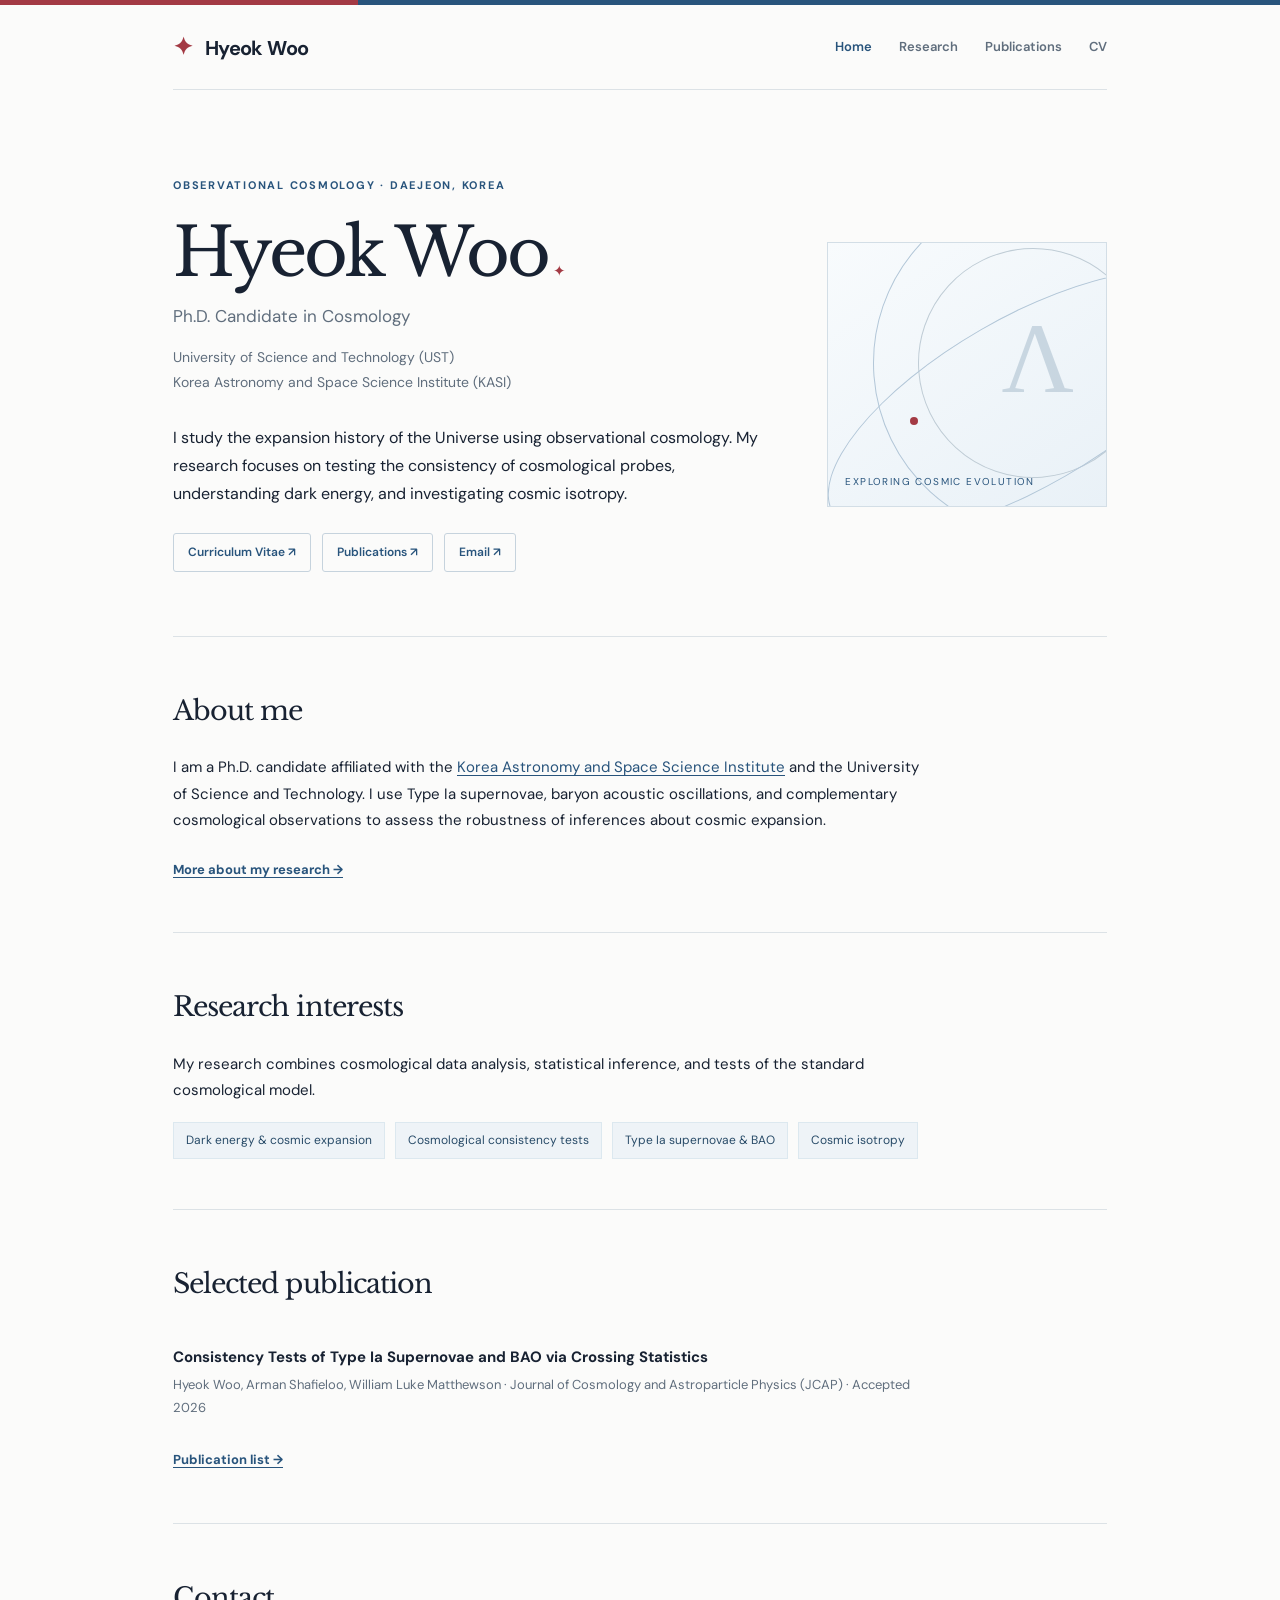
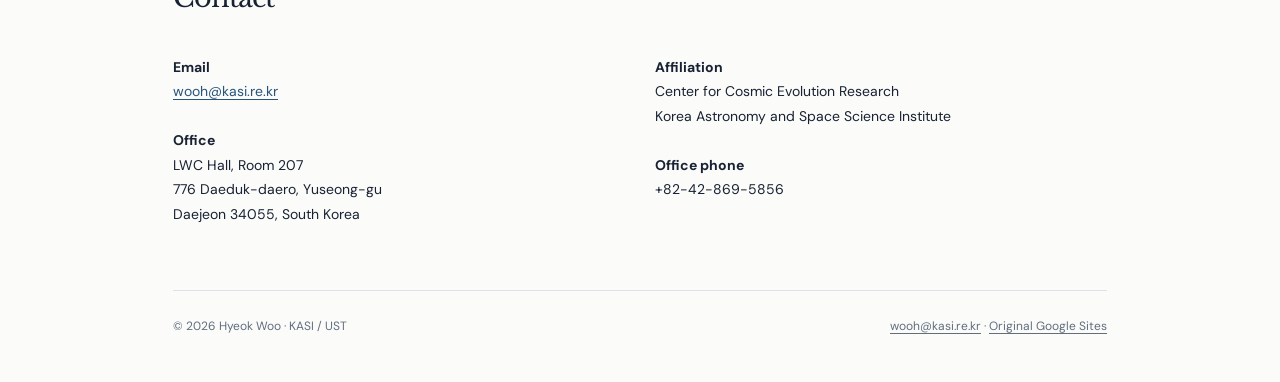
==== index.html @ ef37fde6 "Add files via upload" ====
<!doctype html><html lang="en"><head><meta charset="utf-8"><meta name="viewport" content="width=device-width, initial-scale=1"><meta name="description" content="Academic website of Hyeok Woo, Ph.D. candidate in observational cosmology at KASI and UST."><title>Home · Hyeok Woo</title><link rel="stylesheet" href="style.css"><link rel="icon" href="assets/favicon.svg" type="image/svg+xml"></head><body><a class="skip" href="#main">Skip to content</a><div class="topbar"></div><div class="wrap"><header class="nav"><a class="brand" href="index.html"><span class="brand-mark">✦</span> Hyeok Woo</a><nav class="nav-links" aria-label="Main navigation"><a class="active" href="index.html">Home</a><a class="" href="research.html">Research</a><a class="" href="publications.html">Publications</a><a class="" href="cv.html">CV</a></nav></header><main id="main"><section class="hero"><div class="hero-grid"><div><div class="eyebrow">Observational Cosmology · Daejeon, Korea</div><h1>Hyeok Woo<span class="monogram">✦</span></h1><p class="subtitle">Ph.D. Candidate in Cosmology</p><p class="affil">University of Science and Technology (UST)<br>Korea Astronomy and Space Science Institute (KASI)</p><p class="hero-intro">I study the expansion history of the Universe using observational cosmology. My research focuses on testing the consistency of cosmological probes, understanding dark energy, and investigating cosmic isotropy.</p><div class="quicklinks"><a class="pill" href="cv.html">Curriculum Vitae ↗</a><a class="pill" href="publications.html">Publications ↗</a><a class="pill" href="mailto:wooh@kasi.re.kr">Email ↗</a></div></div><div class="visual" aria-hidden="true"><div class="orbit"></div><div class="orbit two"></div><div class="orbit three"></div><span class="celestial">Λ</span><div class="dot"></div><div class="visual-caption">EXPLORING COSMIC EVOLUTION</div></div></div></section><section class="section"><h2>About me</h2><p>I am a Ph.D. candidate affiliated with the <a href="https://www.kasi.re.kr/" target="_blank" rel="noopener">Korea Astronomy and Space Science Institute</a> and the University of Science and Technology. I use Type Ia supernovae, baryon acoustic oscillations, and complementary cosmological observations to assess the robustness of inferences about cosmic expansion.</p><a class="text-link" href="research.html">More about my research →</a></section><section class="section"><h2>Research interests</h2><p>My research combines cosmological data analysis, statistical inference, and tests of the standard cosmological model.</p><div class="interests"><span class="interest">Dark energy & cosmic expansion</span><span class="interest">Cosmological consistency tests</span><span class="interest">Type Ia supernovae & BAO</span><span class="interest">Cosmic isotropy</span></div></section><section class="section"><h2>Selected publication</h2><div class="pub"><p class="pub-title">Consistency Tests of Type Ia Supernovae and BAO via Crossing Statistics</p><p class="small">Hyeok Woo, Arman Shafieloo, William Luke Matthewson · Journal of Cosmology and Astroparticle Physics (JCAP) · Accepted 2026</p></div><a class="text-link" href="publications.html">Publication list →</a></section><section class="section"><h2>Contact</h2><div class="contact-grid"><p><strong>Email</strong><br><a href="mailto:wooh@kasi.re.kr">wooh@kasi.re.kr</a><br><br><strong>Office</strong><br>LWC Hall, Room 207<br>776 Daeduk-daero, Yuseong-gu<br>Daejeon 34055, South Korea</p><p><strong>Affiliation</strong><br>Center for Cosmic Evolution Research<br>Korea Astronomy and Space Science Institute<br><br><strong>Office phone</strong><br>+82-42-869-5856</p></div></section></main><footer class="footer"><span>© <span data-year>2026</span> Hyeok Woo · KASI / UST</span><span><a href="mailto:wooh@kasi.re.kr">wooh@kasi.re.kr</a> · <a href="https://sites.google.com/view/hyeok/home" target="_blank" rel="noopener">Original Google Sites</a></span></footer></div><script src="script.js" defer></script></body></html>
---- style.css ----
@import url('https://fonts.googleapis.com/css2?family=DM+Sans:wght@400;500;600;700&family=Libre+Baskerville:wght@400;700&display=swap');
:root{--bg:#fbfbfa;--paper:#fff;--ink:#182232;--muted:#606e7d;--line:#dce2e6;--blue:#28547c;--red:#a33a44;--pale:#eef3f7}*{box-sizing:border-box}html{scroll-behavior:smooth}body{margin:0;background:var(--bg);color:var(--ink);font-family:'DM Sans',Arial,sans-serif;line-height:1.75;font-size:15px}a{color:var(--blue);text-underline-offset:3px}a:hover{color:var(--red)}.topbar{height:5px;background:linear-gradient(90deg,var(--red) 0 28%,var(--blue) 28% 100%)}.wrap{max-width:1000px;margin:auto;padding:0 33px}.nav{display:flex;align-items:center;justify-content:space-between;gap:22px;min-height:85px;border-bottom:1px solid var(--line)}.brand{text-decoration:none;color:var(--ink)!important;font-weight:700;letter-spacing:-.03em;font-size:20px}.brand-mark{color:var(--red);font-size:24px;margin-right:8px}.nav-links{display:flex;gap:27px;align-items:center}.nav-links a{text-decoration:none;color:var(--muted);font-size:13px;font-weight:600}.nav-links a.active,.nav-links a:hover{color:var(--blue)}.hero{padding:86px 0 64px;border-bottom:1px solid var(--line)}.eyebrow{color:var(--blue);letter-spacing:.16em;text-transform:uppercase;font-size:11px;font-weight:700}.hero h1,.page-head h1{font-family:'Libre Baskerville',Georgia,serif;font-weight:400;letter-spacing:-.045em;line-height:1.18;margin:18px 0 10px}.hero h1{font-size:clamp(43px,6.3vw,67px)}.page-head h1{font-size:clamp(35px,5vw,51px)}.subtitle{font-size:17px;color:var(--muted);margin:0 0 13px}.affil{color:var(--muted);font-size:14px;margin:0}.hero-grid{display:grid;grid-template-columns:minmax(0,1.5fr) minmax(230px,.7fr);gap:55px;align-items:center}.hero-intro{max-width:690px;margin-top:30px;font-size:16px}.quicklinks{display:flex;flex-wrap:wrap;gap:11px;margin-top:25px}.pill{font-size:12px;padding:8px 14px;border:1px solid #c6d3dd;color:var(--blue);border-radius:3px;text-decoration:none;font-weight:600}.pill:hover{background:var(--pale)}.visual{border:1px solid #d3dee6;background:linear-gradient(145deg,#f8fbfd,#e9f1f7);height:265px;position:relative;overflow:hidden}.orbit{position:absolute;width:350px;height:350px;border:1px solid #b3c7d8;border-radius:50%;left:45px;top:-55px;transform:rotate(-26deg)}.orbit.two{width:230px;height:230px;left:90px;top:5px;border-color:#c0cdd6}.orbit.three{width:440px;height:170px;left:-25px;top:75px;transform:rotate(-30deg)}.celestial{position:absolute;right:32px;top:28px;font-family:Georgia,serif;font-size:100px;color:#b4c6d4;opacity:.65}.dot{width:8px;height:8px;position:absolute;border-radius:50%;background:var(--red);left:82px;top:174px}.visual-caption{position:absolute;bottom:15px;left:17px;color:var(--blue);font-size:10px;letter-spacing:.14em}.section{padding:50px 0;border-bottom:1px solid var(--line)}.section h2,.section-title{font-family:'Libre Baskerville',Georgia,serif;font-weight:400;font-size:27px;margin:0 0 20px;letter-spacing:-.035em}.section p{max-width:760px}.interests{display:flex;gap:10px;flex-wrap:wrap;margin-top:19px}.interest{background:var(--pale);color:#284b68;border:1px solid #dce8ef;padding:7px 12px;font-size:12px}.text-link{display:inline-block;font-size:13px;font-weight:700;margin-top:11px}.pub{padding:19px 0;border-top:1px solid var(--line)}.pub:first-of-type{border-top:0}.pub-title{font-weight:700;line-height:1.5;margin:0 0 5px}.small{font-size:13px;color:var(--muted)}.pub .small{margin:0}.page-head{padding:67px 0 35px;border-bottom:1px solid var(--line)}.page-head p{max-width:720px;color:var(--muted)}.two-col{display:grid;grid-template-columns:220px minmax(0,1fr);gap:46px}.section-label{font-size:11px;letter-spacing:.13em;text-transform:uppercase;color:var(--blue);font-weight:700;margin-top:8px}.entry{padding:19px 0;border-bottom:1px solid var(--line)}.entry:last-child{border-bottom:0}.entry h3{font-size:16px;font-weight:700;margin:0 0 5px}.entry p{margin:3px 0;color:var(--muted);font-size:14px}.entry-date{color:var(--blue);font-weight:600;font-size:12px}.note{background:#f3f6f8;border-left:3px solid #90abc1;padding:15px 18px;font-size:13px;color:#44556a}.footer{padding:25px 0 45px;display:flex;justify-content:space-between;gap:20px;font-size:12px;color:var(--muted)}.footer a{color:var(--muted)}.contact-grid{display:grid;grid-template-columns:1fr 1fr;gap:30px}.contact-grid p{font-size:14px}.monogram{display:inline-block;color:var(--red);font-size:15px;margin-left:5px}.skip{position:absolute;left:-999px}.skip:focus{left:10px;top:10px;background:white;padding:8px;z-index:10}@media(max-width:740px){.wrap{padding:0 22px}.nav{align-items:flex-start;padding:22px 0;min-height:0;flex-direction:column;gap:13px}.nav-links{gap:19px;flex-wrap:wrap}.hero{padding:48px 0}.hero-grid{grid-template-columns:1fr;gap:24px}.visual{height:155px}.celestial{font-size:72px}.hero-intro{margin-top:22px}.section{padding:35px 0}.two-col{grid-template-columns:1fr;gap:0}.section-label{margin-top:5px}.contact-grid{grid-template-columns:1fr;gap:0}.footer{flex-direction:column}}@media print{.nav,.footer,.topbar,.quicklinks{display:none}body{background:white;color:black}.section{break-inside:avoid}.wrap{max-width:none}}
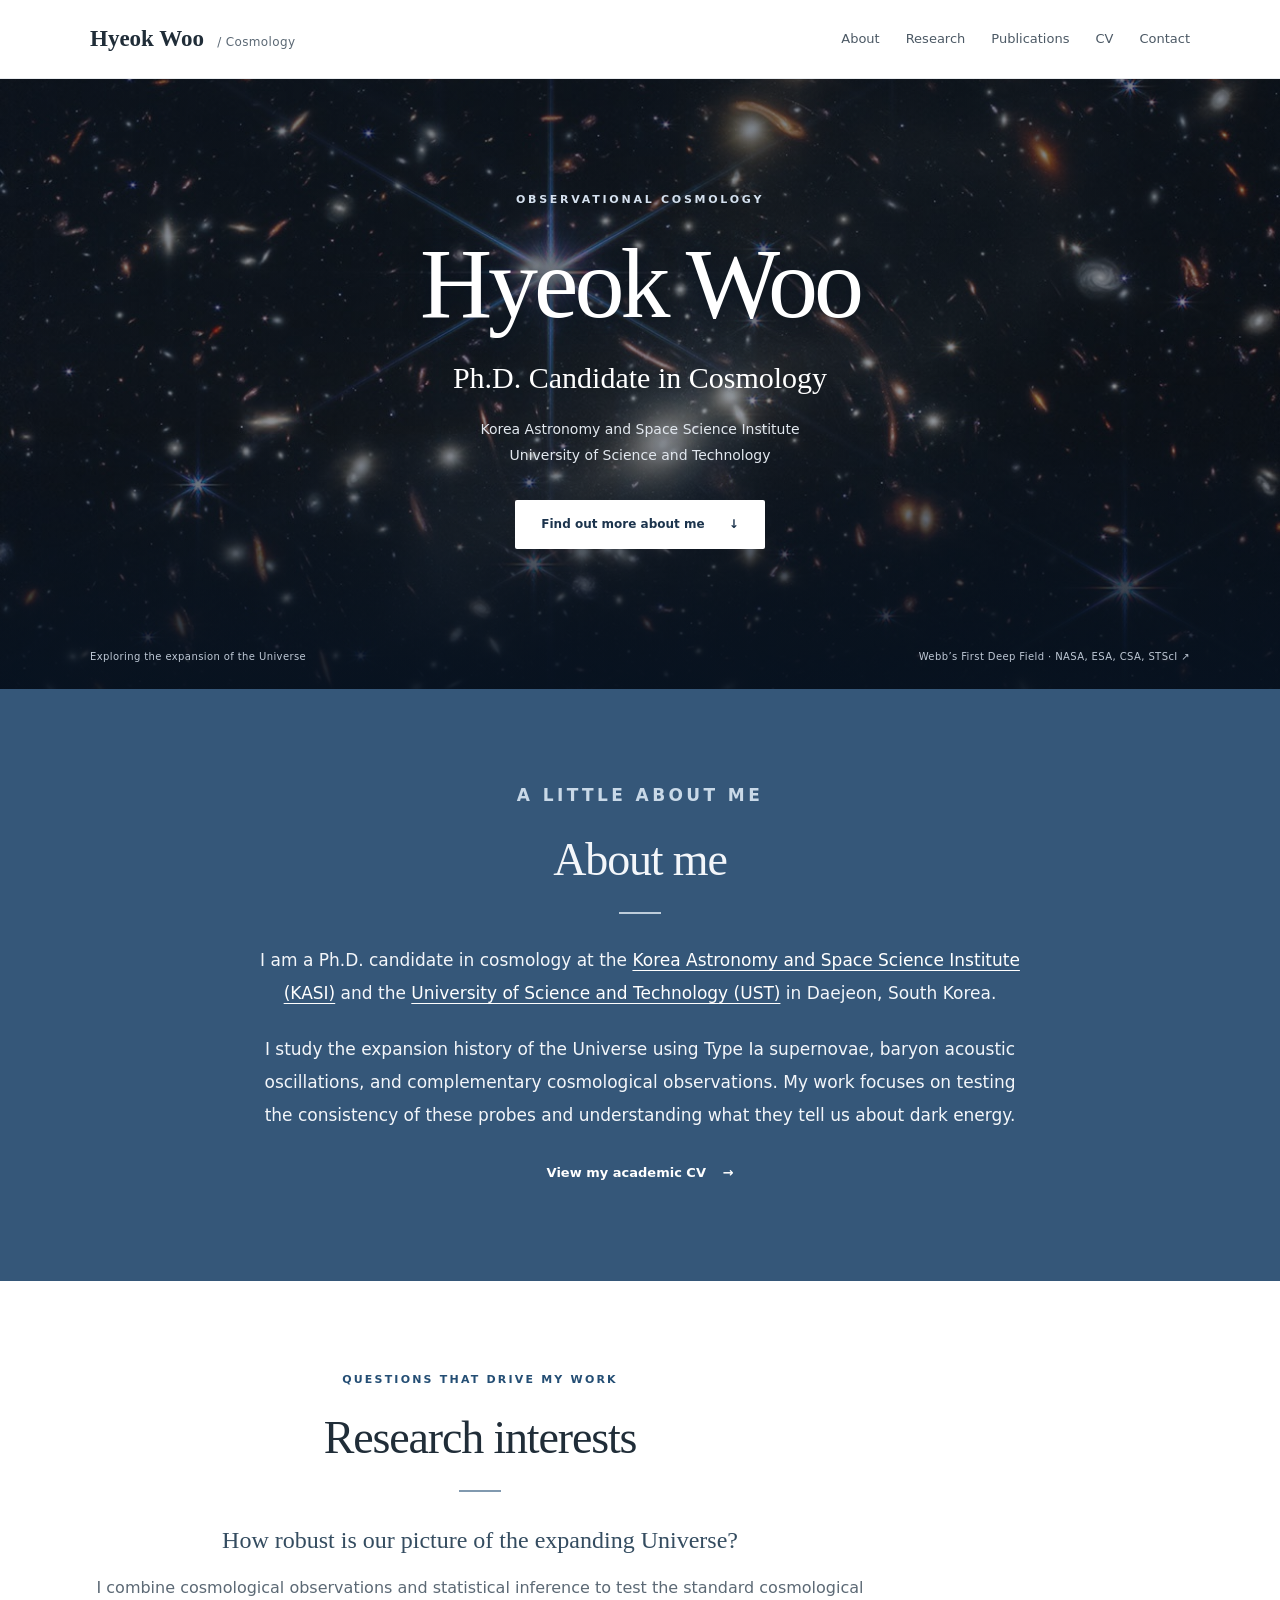
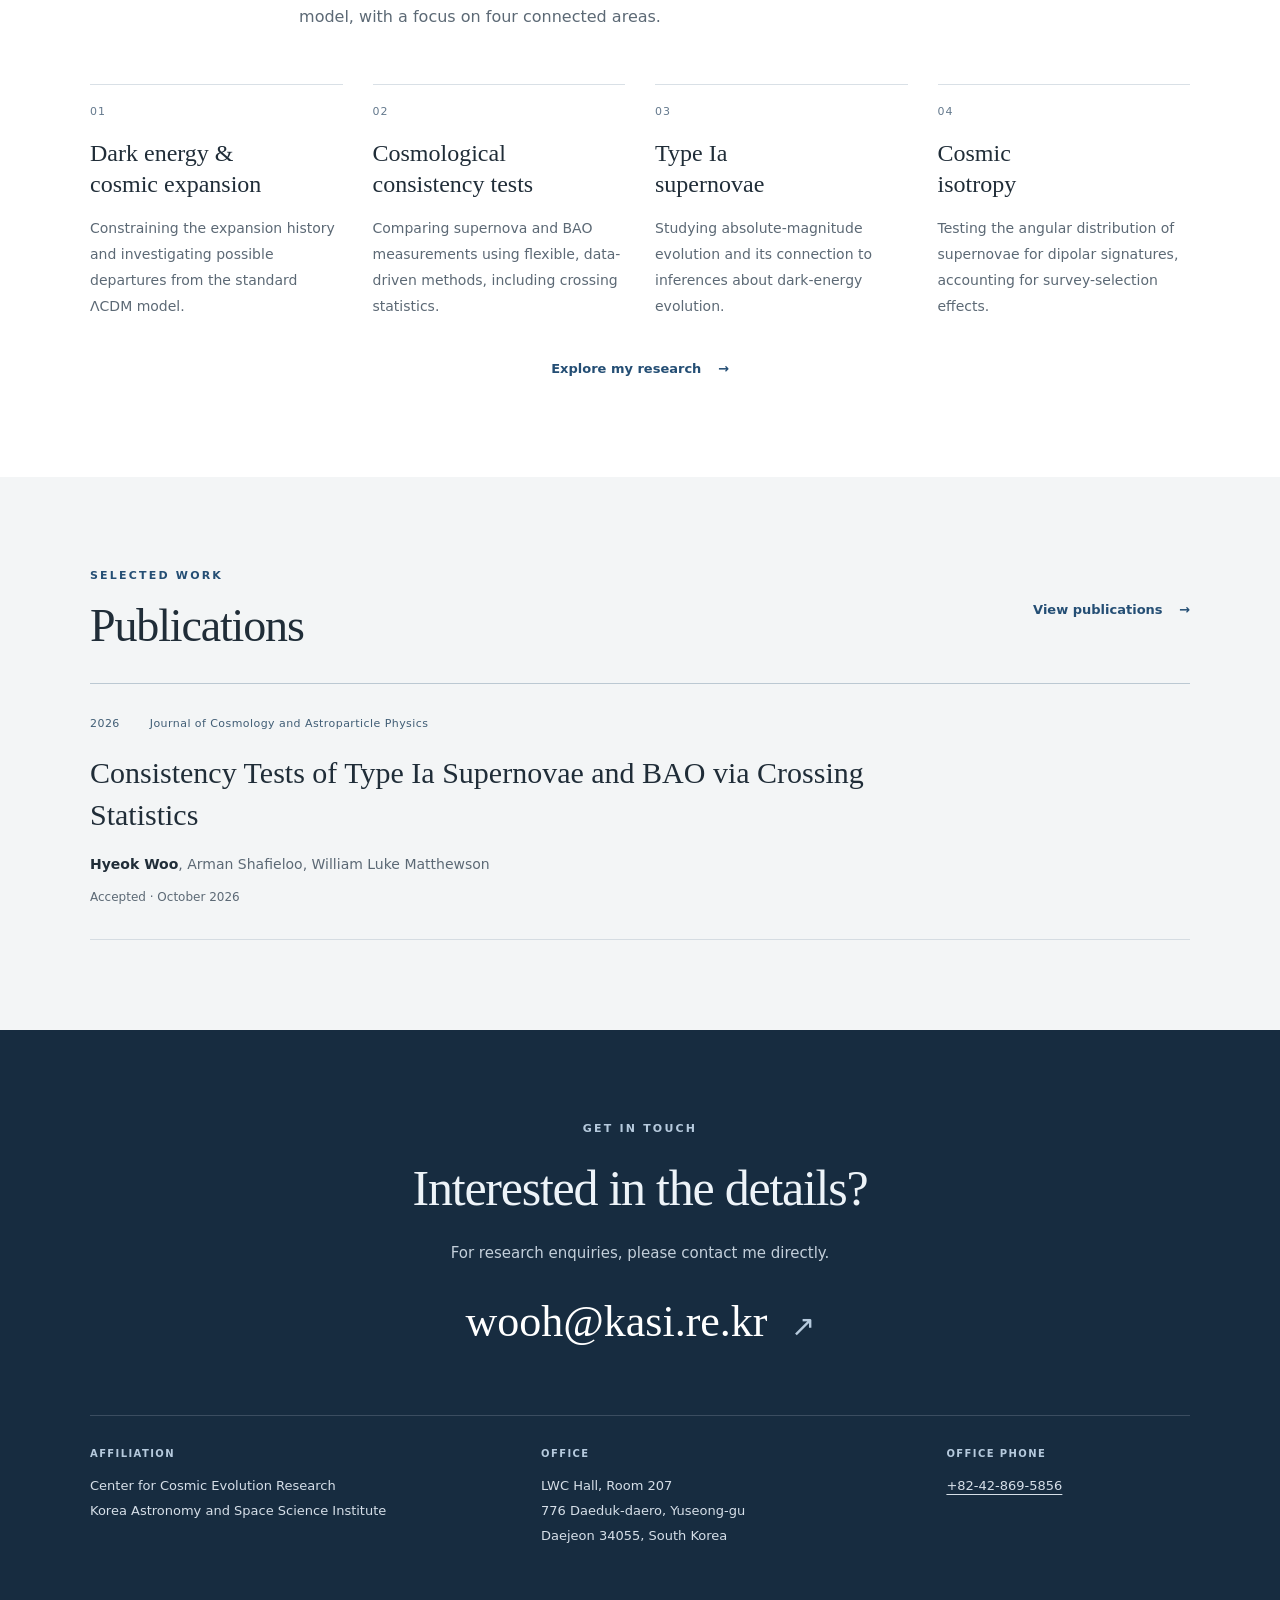
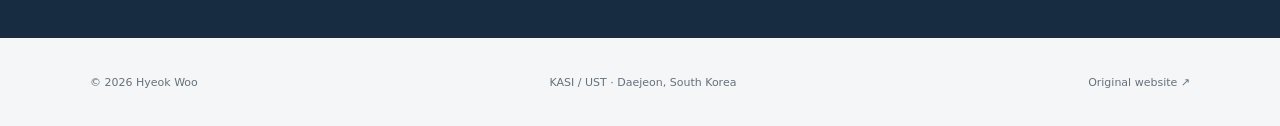
==== commit 6b714575: "Redesign academic website with a single-page cosmology profile" ====
--- a/index.html
+++ b/index.html
@@ -1 +1,49 @@
-<!doctype html><html lang="en"><head><meta charset="utf-8"><meta name="viewport" content="width=device-width, initial-scale=1"><meta name="description" content="Academic website of Hyeok Woo, Ph.D. candidate in observational cosmology at KASI and UST."><title>Home · Hyeok Woo</title><link rel="stylesheet" href="style.css"><link rel="icon" href="assets/favicon.svg" type="image/svg+xml"></head><body><a class="skip" href="#main">Skip to content</a><div class="topbar"></div><div class="wrap"><header class="nav"><a class="brand" href="index.html"><span class="brand-mark">✦</span> Hyeok Woo</a><nav class="nav-links" aria-label="Main navigation"><a class="active" href="index.html">Home</a><a class="" href="research.html">Research</a><a class="" href="publications.html">Publications</a><a class="" href="cv.html">CV</a></nav></header><main id="main"><section class="hero"><div class="hero-grid"><div><div class="eyebrow">Observational Cosmology · Daejeon, Korea</div><h1>Hyeok Woo<span class="monogram">✦</span></h1><p class="subtitle">Ph.D. Candidate in Cosmology</p><p class="affil">University of Science and Technology (UST)<br>Korea Astronomy and Space Science Institute (KASI)</p><p class="hero-intro">I study the expansion history of the Universe using observational cosmology. My research focuses on testing the consistency of cosmological probes, understanding dark energy, and investigating cosmic isotropy.</p><div class="quicklinks"><a class="pill" href="cv.html">Curriculum Vitae ↗</a><a class="pill" href="publications.html">Publications ↗</a><a class="pill" href="mailto:wooh@kasi.re.kr">Email ↗</a></div></div><div class="visual" aria-hidden="true"><div class="orbit"></div><div class="orbit two"></div><div class="orbit three"></div><span class="celestial">Λ</span><div class="dot"></div><div class="visual-caption">EXPLORING COSMIC EVOLUTION</div></div></div></section><section class="section"><h2>About me</h2><p>I am a Ph.D. candidate affiliated with the <a href="https://www.kasi.re.kr/" target="_blank" rel="noopener">Korea Astronomy and Space Science Institute</a> and the University of Science and Technology. I use Type Ia supernovae, baryon acoustic oscillations, and complementary cosmological observations to assess the robustness of inferences about cosmic expansion.</p><a class="text-link" href="research.html">More about my research →</a></section><section class="section"><h2>Research interests</h2><p>My research combines cosmological data analysis, statistical inference, and tests of the standard cosmological model.</p><div class="interests"><span class="interest">Dark energy & cosmic expansion</span><span class="interest">Cosmological consistency tests</span><span class="interest">Type Ia supernovae & BAO</span><span class="interest">Cosmic isotropy</span></div></section><section class="section"><h2>Selected publication</h2><div class="pub"><p class="pub-title">Consistency Tests of Type Ia Supernovae and BAO via Crossing Statistics</p><p class="small">Hyeok Woo, Arman Shafieloo, William Luke Matthewson · Journal of Cosmology and Astroparticle Physics (JCAP) · Accepted 2026</p></div><a class="text-link" href="publications.html">Publication list →</a></section><section class="section"><h2>Contact</h2><div class="contact-grid"><p><strong>Email</strong><br><a href="mailto:wooh@kasi.re.kr">wooh@kasi.re.kr</a><br><br><strong>Office</strong><br>LWC Hall, Room 207<br>776 Daeduk-daero, Yuseong-gu<br>Daejeon 34055, South Korea</p><p><strong>Affiliation</strong><br>Center for Cosmic Evolution Research<br>Korea Astronomy and Space Science Institute<br><br><strong>Office phone</strong><br>+82-42-869-5856</p></div></section></main><footer class="footer"><span>© <span data-year>2026</span> Hyeok Woo · KASI / UST</span><span><a href="mailto:wooh@kasi.re.kr">wooh@kasi.re.kr</a> · <a href="https://sites.google.com/view/hyeok/home" target="_blank" rel="noopener">Original Google Sites</a></span></footer></div><script src="script.js" defer></script></body></html>+<!doctype html>
+<html lang="en">
+<head>
+  <meta charset="utf-8">
+  <meta name="viewport" content="width=device-width, initial-scale=1">
+  <meta name="description" content="Hyeok Woo, Ph.D. candidate in observational cosmology at KASI and UST. Research on dark energy, supernovae, BAO, and cosmic isotropy.">
+  <meta name="theme-color" content="#142c42">
+  <title>Home · Hyeok Woo</title>
+  <link rel="icon" href="assets/favicon.svg" type="image/svg+xml">
+  <link rel="stylesheet" href="style.css">
+  <link rel="preload" as="image" href="assets/deep-field.jpg">
+  <script src="script.js" defer></script>
+</head>
+<body><a class="skip" href="#main">Skip to content</a>
+<header class="site-header"><div class="container nav"><a class="brand" href="index.html">Hyeok Woo<span> / Cosmology</span></a><nav aria-label="Main navigation"><a href="index.html#about">About</a><a href="index.html#research">Research</a><a href="publications.html">Publications</a><a href="cv.html">CV</a><a href="index.html#contact">Contact</a></nav></div></header>
+<main id="main">
+<section class="hero" aria-labelledby="hero-title">
+  <div class="container hero-content">
+    <p class="eyebrow">Observational cosmology</p>
+    <h1 id="hero-title">Hyeok Woo</h1>
+    <p class="hero-role">Ph.D. Candidate in Cosmology</p>
+    <p class="hero-affiliation">Korea Astronomy and Space Science Institute<br>University of Science and Technology</p>
+    <a class="button button-light" href="#about">Find out more about me <span aria-hidden="true">↓</span></a>
+  </div>
+  <div class="hero-bottom container"><span>Exploring the expansion of the Universe</span><a href="https://science.nasa.gov/asset/webb/webbs-first-deep-field-nircam-image/">Webb’s First Deep Field · NASA, ESA, CSA, STScI ↗</a></div>
+</section>
+<section class="about band" id="about" aria-labelledby="about-title">
+  <div class="container reading centered">
+    <p class="eyebrow">A little about me</p><h2 id="about-title">About me</h2><div class="rule"></div>
+    <p>I am a Ph.D. candidate in cosmology at the <a href="https://www.kasi.re.kr/eng/">Korea Astronomy and Space Science Institute (KASI)</a> and the <a href="https://www.ust.ac.kr/eng/">University of Science and Technology (UST)</a> in Daejeon, South Korea.</p>
+    <p>I study the expansion history of the Universe using Type Ia supernovae, baryon acoustic oscillations, and complementary cosmological observations. My work focuses on testing the consistency of these probes and understanding what they tell us about dark energy.</p>
+    <a class="text-link" href="cv.html">View my academic CV <span aria-hidden="true">→</span></a>
+  </div>
+</section>
+<section class="band research" id="research" aria-labelledby="research-title">
+  <div class="container"><div class="centered reading"><p class="eyebrow">Questions that drive my work</p><h2 id="research-title">Research interests</h2><div class="rule"></div><p class="lead">How robust is our picture of the expanding Universe?</p><p>I combine cosmological observations and statistical inference to test the standard cosmological model, with a focus on four connected areas.</p></div>
+  <div class="research-grid">
+    <article><span class="research-number">01</span><h3>Dark energy &amp; <br>cosmic expansion</h3><p>Constraining the expansion history and investigating possible departures from the standard ΛCDM model.</p></article>
+    <article><span class="research-number">02</span><h3>Cosmological <br>consistency tests</h3><p>Comparing supernova and BAO measurements using flexible, data-driven methods, including crossing statistics.</p></article>
+    <article><span class="research-number">03</span><h3>Type Ia <br>supernovae</h3><p>Studying absolute-magnitude evolution and its connection to inferences about dark-energy evolution.</p></article>
+    <article><span class="research-number">04</span><h3>Cosmic <br>isotropy</h3><p>Testing the angular distribution of supernovae for dipolar signatures, accounting for survey-selection effects.</p></article>
+  </div><div class="centered"><a class="text-link" href="research.html">Explore my research <span aria-hidden="true">→</span></a></div></div>
+</section>
+<section class="band selected" id="publications" aria-labelledby="publications-title"><div class="container"><div class="section-heading"><div><p class="eyebrow">Selected work</p><h2 id="publications-title">Publications</h2></div><a class="text-link" href="publications.html">View publications <span aria-hidden="true">→</span></a></div><article class="publication"><div class="pub-meta">2026 <span>Journal of Cosmology and Astroparticle Physics</span></div><h3>Consistency Tests of Type Ia Supernovae and BAO via Crossing Statistics</h3><p class="authors"><strong>Hyeok Woo</strong>, Arman Shafieloo, William Luke Matthewson</p><p class="status">Accepted · October 2026</p></article></div></section>
+<section class="band contact" id="contact" aria-labelledby="contact-title"><div class="container"><div class="centered"><p class="eyebrow">Get in touch</p><h2 id="contact-title">Interested in the details?</h2><p>For research enquiries, please contact me directly.</p><a class="email" href="mailto:wooh@kasi.re.kr">wooh@kasi.re.kr <span aria-hidden="true">↗</span></a></div><div class="contact-details"><div><h3>Affiliation</h3><p>Center for Cosmic Evolution Research<br>Korea Astronomy and Space Science Institute</p></div><div><h3>Office</h3><p>LWC Hall, Room 207<br>776 Daeduk-daero, Yuseong-gu<br>Daejeon 34055, South Korea</p></div><div><h3>Office phone</h3><p><a href="tel:+82428695856">+82-42-869-5856</a></p></div></div></div></section>
+</main>
+<footer class="site-footer"><div class="container footer-inner"><span>© <span data-year>2026</span> Hyeok Woo</span><span>KASI / UST · Daejeon, South Korea</span><a href="https://sites.google.com/view/hyeok/home">Original website ↗</a></div></footer>
+</body>
+</html>
--- a/style.css
+++ b/style.css
@@ -1,2 +1,7 @@
-@import url('https://fonts.googleapis.com/css2?family=DM+Sans:wght@400;500;600;700&family=Libre+Baskerville:wght@400;700&display=swap');
-:root{--bg:#fbfbfa;--paper:#fff;--ink:#182232;--muted:#606e7d;--line:#dce2e6;--blue:#28547c;--red:#a33a44;--pale:#eef3f7}*{box-sizing:border-box}html{scroll-behavior:smooth}body{margin:0;background:var(--bg);color:var(--ink);font-family:'DM Sans',Arial,sans-serif;line-height:1.75;font-size:15px}a{color:var(--blue);text-underline-offset:3px}a:hover{color:var(--red)}.topbar{height:5px;background:linear-gradient(90deg,var(--red) 0 28%,var(--blue) 28% 100%)}.wrap{max-width:1000px;margin:auto;padding:0 33px}.nav{display:flex;align-items:center;justify-content:space-between;gap:22px;min-height:85px;border-bottom:1px solid var(--line)}.brand{text-decoration:none;color:var(--ink)!important;font-weight:700;letter-spacing:-.03em;font-size:20px}.brand-mark{color:var(--red);font-size:24px;margin-right:8px}.nav-links{display:flex;gap:27px;align-items:center}.nav-links a{text-decoration:none;color:var(--muted);font-size:13px;font-weight:600}.nav-links a.active,.nav-links a:hover{color:var(--blue)}.hero{padding:86px 0 64px;border-bottom:1px solid var(--line)}.eyebrow{color:var(--blue);letter-spacing:.16em;text-transform:uppercase;font-size:11px;font-weight:700}.hero h1,.page-head h1{font-family:'Libre Baskerville',Georgia,serif;font-weight:400;letter-spacing:-.045em;line-height:1.18;margin:18px 0 10px}.hero h1{font-size:clamp(43px,6.3vw,67px)}.page-head h1{font-size:clamp(35px,5vw,51px)}.subtitle{font-size:17px;color:var(--muted);margin:0 0 13px}.affil{color:var(--muted);font-size:14px;margin:0}.hero-grid{display:grid;grid-template-columns:minmax(0,1.5fr) minmax(230px,.7fr);gap:55px;align-items:center}.hero-intro{max-width:690px;margin-top:30px;font-size:16px}.quicklinks{display:flex;flex-wrap:wrap;gap:11px;margin-top:25px}.pill{font-size:12px;padding:8px 14px;border:1px solid #c6d3dd;color:var(--blue);border-radius:3px;text-decoration:none;font-weight:600}.pill:hover{background:var(--pale)}.visual{border:1px solid #d3dee6;background:linear-gradient(145deg,#f8fbfd,#e9f1f7);height:265px;position:relative;overflow:hidden}.orbit{position:absolute;width:350px;height:350px;border:1px solid #b3c7d8;border-radius:50%;left:45px;top:-55px;transform:rotate(-26deg)}.orbit.two{width:230px;height:230px;left:90px;top:5px;border-color:#c0cdd6}.orbit.three{width:440px;height:170px;left:-25px;top:75px;transform:rotate(-30deg)}.celestial{position:absolute;right:32px;top:28px;font-family:Georgia,serif;font-size:100px;color:#b4c6d4;opacity:.65}.dot{width:8px;height:8px;position:absolute;border-radius:50%;background:var(--red);left:82px;top:174px}.visual-caption{position:absolute;bottom:15px;left:17px;color:var(--blue);font-size:10px;letter-spacing:.14em}.section{padding:50px 0;border-bottom:1px solid var(--line)}.section h2,.section-title{font-family:'Libre Baskerville',Georgia,serif;font-weight:400;font-size:27px;margin:0 0 20px;letter-spacing:-.035em}.section p{max-width:760px}.interests{display:flex;gap:10px;flex-wrap:wrap;margin-top:19px}.interest{background:var(--pale);color:#284b68;border:1px solid #dce8ef;padding:7px 12px;font-size:12px}.text-link{display:inline-block;font-size:13px;font-weight:700;margin-top:11px}.pub{padding:19px 0;border-top:1px solid var(--line)}.pub:first-of-type{border-top:0}.pub-title{font-weight:700;line-height:1.5;margin:0 0 5px}.small{font-size:13px;color:var(--muted)}.pub .small{margin:0}.page-head{padding:67px 0 35px;border-bottom:1px solid var(--line)}.page-head p{max-width:720px;color:var(--muted)}.two-col{display:grid;grid-template-columns:220px minmax(0,1fr);gap:46px}.section-label{font-size:11px;letter-spacing:.13em;text-transform:uppercase;color:var(--blue);font-weight:700;margin-top:8px}.entry{padding:19px 0;border-bottom:1px solid var(--line)}.entry:last-child{border-bottom:0}.entry h3{font-size:16px;font-weight:700;margin:0 0 5px}.entry p{margin:3px 0;color:var(--muted);font-size:14px}.entry-date{color:var(--blue);font-weight:600;font-size:12px}.note{background:#f3f6f8;border-left:3px solid #90abc1;padding:15px 18px;font-size:13px;color:#44556a}.footer{padding:25px 0 45px;display:flex;justify-content:space-between;gap:20px;font-size:12px;color:var(--muted)}.footer a{color:var(--muted)}.contact-grid{display:grid;grid-template-columns:1fr 1fr;gap:30px}.contact-grid p{font-size:14px}.monogram{display:inline-block;color:var(--red);font-size:15px;margin-left:5px}.skip{position:absolute;left:-999px}.skip:focus{left:10px;top:10px;background:white;padding:8px;z-index:10}@media(max-width:740px){.wrap{padding:0 22px}.nav{align-items:flex-start;padding:22px 0;min-height:0;flex-direction:column;gap:13px}.nav-links{gap:19px;flex-wrap:wrap}.hero{padding:48px 0}.hero-grid{grid-template-columns:1fr;gap:24px}.visual{height:155px}.celestial{font-size:72px}.hero-intro{margin-top:22px}.section{padding:35px 0}.two-col{grid-template-columns:1fr;gap:0}.section-label{margin-top:5px}.contact-grid{grid-template-columns:1fr;gap:0}.footer{flex-direction:column}}@media print{.nav,.footer,.topbar,.quicklinks{display:none}body{background:white;color:black}.section{break-inside:avoid}.wrap{max-width:none}}
+:root{--ink:#202d38;--muted:#5c6975;--blue:#244e74;--line:#d9e0e6;--paper:#fff;--pale:#f3f5f6;--serif:Georgia,'Times New Roman',serif;--sans:system-ui,-apple-system,BlinkMacSystemFont,'Segoe UI',sans-serif}
+*{box-sizing:border-box}html{scroll-behavior:smooth;scroll-padding-top:90px}body{margin:0;color:var(--ink);font:16px/1.8 var(--sans);background:var(--paper)}a{color:var(--blue);text-underline-offset:4px}a:hover{text-decoration:underline}a:focus-visible{outline:3px solid #be8a42;outline-offset:5px}h1,h2,h3,p{margin-top:0}h1,h2,h3{line-height:1.2}h2{font:400 clamp(34px,4vw,46px)/1.2 var(--serif);letter-spacing:-.025em;margin-bottom:22px}h3{font:400 25px/1.3 var(--serif);margin-bottom:16px}p{margin-bottom:22px}.container{width:min(1100px,calc(100% - 80px));margin-inline:auto}.reading{max-width:780px}.centered{text-align:center}.site-header{background:#fff;position:sticky;top:0;z-index:10;border-bottom:1px solid #e8ebee}.nav{min-height:78px;display:flex;align-items:center;justify-content:space-between;gap:24px}.brand{font:700 23px var(--serif);text-decoration:none;color:var(--ink);white-space:nowrap}.brand span{font:400 12px var(--sans);color:var(--muted);margin-left:9px;letter-spacing:.03em}.nav nav{display:flex;gap:26px}.nav nav a{font-size:13px;text-decoration:none;color:#4c5965;padding:12px 0}.nav nav a:hover{color:var(--blue);text-decoration:underline}.eyebrow{font:600 11px/1.7 var(--sans);letter-spacing:.2em;text-transform:uppercase;margin:0 0 20px;color:var(--blue)}.hero{position:relative;isolation:isolate;background:#0b1826;color:#fff;min-height:610px;display:flex;flex-direction:column;justify-content:center;text-align:center}.hero:before{content:'';position:absolute;inset:0;z-index:-1;background:linear-gradient(90deg,rgba(7,18,32,.45),rgba(7,18,32,.46)),linear-gradient(0deg,rgba(7,18,32,.92),transparent 45%,rgba(7,18,32,.16)),url('assets/deep-field.jpg') center 44%/cover}.hero-content{padding:72px 0 100px}.hero .eyebrow{color:#d4e0ee;letter-spacing:.25em}.hero h1{font:400 clamp(64px,8vw,100px)/1.1 var(--serif);letter-spacing:-.04em;margin:0 0 18px;text-shadow:0 2px 22px #081320}.hero-role{font:400 clamp(22px,3vw,30px)/1.4 var(--serif);margin-bottom:18px}.hero-affiliation{font-size:14px;line-height:1.8;color:#e2e8ef;margin-bottom:32px}.button{display:inline-flex;align-items:center;justify-content:center;gap:24px;min-height:48px;padding:13px 25px;border:1px solid transparent;border-radius:2px;text-decoration:none;font-size:12px;font-weight:600}.button:hover{text-decoration:none;background:#e2eaf1}.button-light{color:#1c344d;background:#fff}.hero-bottom{position:absolute;bottom:23px;left:0;right:0;display:flex;justify-content:space-between;gap:20px;color:#bfc9d6;text-align:left;font-size:10px;letter-spacing:.04em}.hero-bottom a{color:#bfc9d6;text-decoration:none;text-align:right}.hero-bottom a:hover{text-decoration:underline}.band{padding:90px 0}.about{background:#355779;color:#f3f6fa}.about .eyebrow{color:#c9d9e8}.about p{font-size:17px;line-height:1.95}.about a{color:#fff}.rule{width:42px;height:2px;background:#8199af;margin:25px auto 30px}.about .rule{background:#becddb}.text-link{display:inline-block;font-size:13px;font-weight:600;text-decoration:none;padding:7px 0}.text-link span{margin-left:12px}.text-link:hover{text-decoration:underline}.lead{font:400 24px/1.5 var(--serif);color:#344c60;margin-bottom:16px}.research .reading>p:last-child{color:var(--muted)}.research-grid{display:grid;grid-template-columns:repeat(4,minmax(0,1fr));gap:30px;margin:52px 0 30px}.research-grid article{border-top:1px solid var(--line);padding-top:20px}.research-number{font:500 11px var(--sans);letter-spacing:.1em;color:#64798d;display:block;margin-bottom:20px}.research-grid h3{font-size:24px}.research-grid p{font-size:14px;line-height:1.85;color:var(--muted);margin-bottom:0}.selected{background:var(--pale)}.section-heading{display:flex;align-items:center;justify-content:space-between;gap:24px;margin-bottom:30px}.section-heading h2{margin-bottom:0}.section-heading .eyebrow{margin-bottom:12px}.publication{border-top:1px solid #bbc8d2;border-bottom:1px solid #d5dce2;padding:30px 0}.pub-meta{display:flex;gap:30px;color:#405d75;font-size:11px;letter-spacing:.04em;margin-bottom:18px}.publication h3{max-width:850px;font-size:clamp(24px,3vw,30px);line-height:1.4;margin-bottom:16px}.authors{font-size:14px;color:var(--muted);margin-bottom:10px}.authors strong{color:var(--ink);font-weight:600}.status{font-size:12px;color:var(--muted);margin:0}.contact{background:#172c40;color:#edf3f8}.contact .eyebrow{color:#b6cadd}.contact h2{font-size:clamp(34px,5vw,50px)}.contact .centered>p:not(.eyebrow){color:#c3cfda;font-size:15px;margin-bottom:22px}.email{font:400 clamp(26px,4vw,44px)/1.5 var(--serif);color:white;text-decoration:none;display:inline-block;overflow-wrap:anywhere}.email span{font-size:.65em;color:#b6cadd;margin-left:12px}.contact-details{display:grid;grid-template-columns:1.35fr 1.2fr .8fr;gap:40px;border-top:1px solid #3b4d60;margin-top:60px;padding-top:32px}.contact-details h3{font:600 10px var(--sans);letter-spacing:.14em;text-transform:uppercase;color:#b6cadd;margin-bottom:15px}.contact-details p{font-size:13px;line-height:1.9;color:#d6dfe8;margin:0}.contact-details a{color:#d6dfe8}.site-footer{background:#f5f6f7}.footer-inner{min-height:88px;display:flex;align-items:center;justify-content:space-between;gap:20px;font-size:11px;color:#65717c}.site-footer a{color:#65717c;text-decoration:none}.site-footer a:hover{text-decoration:underline}.skip{position:fixed;top:8px;left:8px;transform:translateY(-160%);background:white;color:#172c40;padding:8px 16px;z-index:20}.skip:focus{transform:none}.detail{max-width:1000px;padding-bottom:60px}.page-head{padding:75px 0 42px;border-bottom:1px solid var(--line)}.page-head .eyebrow{margin-bottom:15px}.page-head h1{font:400 clamp(38px,5vw,58px)/1.15 var(--serif);letter-spacing:-.03em;max-width:800px;margin-bottom:24px}.page-head p{max-width:740px;color:var(--muted);margin-bottom:12px}.section{padding:42px 0;border-bottom:1px solid var(--line)}.section h2{font-size:30px}.section p{max-width:760px}.two-col{display:grid;grid-template-columns:190px minmax(0,1fr);gap:45px}.section-label{color:var(--blue);font-size:11px;font-weight:600;letter-spacing:.1em;text-transform:uppercase;padding-top:7px}.interests{display:flex;flex-wrap:wrap;gap:10px}.interest{padding:6px 12px;border:1px solid var(--line);font-size:12px;color:#405d75;background:#f7f9fb}.entry{padding:16px 0}.entry h3{font-size:23px;margin-bottom:10px}.entry p,.small{font-size:14px;color:var(--muted)}.entry p{margin-bottom:6px}.section .publication{border:0;padding:8px 0}.section .publication h3{max-width:780px}
+@media(min-width:1500px){.hero{min-height:680px}}
+@media(max-width:900px){.brand span{display:none}.nav nav{gap:19px}.research-grid{grid-template-columns:repeat(2,minmax(0,1fr));gap:36px}.research-grid h3 br{display:none}.contact-details{gap:24px}.hero-bottom{font-size:9px}}
+@media(max-width:600px){html{scroll-padding-top:120px}.container{width:calc(100% - 40px)}.nav{flex-direction:column;gap:6px;padding:14px 0 8px;min-height:0}.brand{font-size:22px}.nav nav{width:100%;justify-content:center;gap:19px}.nav nav a{font-size:11px;padding:8px 0}.hero{min-height:565px}.hero-content{padding:65px 0 90px}.hero h1{font-size:66px}.hero-role{font-size:23px}.hero-affiliation{font-size:12px}.hero-bottom{flex-direction:column;align-items:center;gap:5px;bottom:18px;text-align:center}.hero-bottom a{text-align:center;font-size:8px;letter-spacing:0}.band{padding:62px 0}.about p{font-size:15px;line-height:1.95}.eyebrow{font-size:10px}.research-grid{gap:28px 20px;margin-top:36px}.research-grid h3{font-size:22px}.research-grid p{font-size:13px}.research-number{margin-bottom:14px}.section-heading{align-items:flex-start;flex-direction:column;gap:12px}.pub-meta{flex-direction:column;gap:4px}.publication h3{font-size:25px}.contact-details{grid-template-columns:1fr;gap:26px;margin-top:40px}.contact-details h3{margin-bottom:9px}.footer-inner{flex-direction:column;gap:8px;padding:24px 0;min-height:0}.page-head{padding-top:48px}.two-col{grid-template-columns:1fr;gap:15px}.section h2{font-size:28px}.detail{padding-bottom:35px}}
+@media(prefers-reduced-motion:reduce){html{scroll-behavior:auto}}
+@media print{.site-header,.site-footer,.skip,.hero-bottom,.button{display:none}body{color:black;background:white}.container{width:100%;max-width:none}.hero{min-height:0;background:white;color:black}.hero:before{display:none}.hero-content{padding:20px 0}.hero h1{font-size:48px;text-shadow:none}.hero .eyebrow,.hero-affiliation{color:black}.band,.section,.page-head{padding:24px 0}.about,.contact,.selected{color:black;background:white}.about a,.contact a,.contact p,.contact h3,.contact .eyebrow{color:black!important}.two-col{grid-template-columns:150px 1fr;gap:25px}.publication,.entry{break-inside:avoid}a{color:black}}
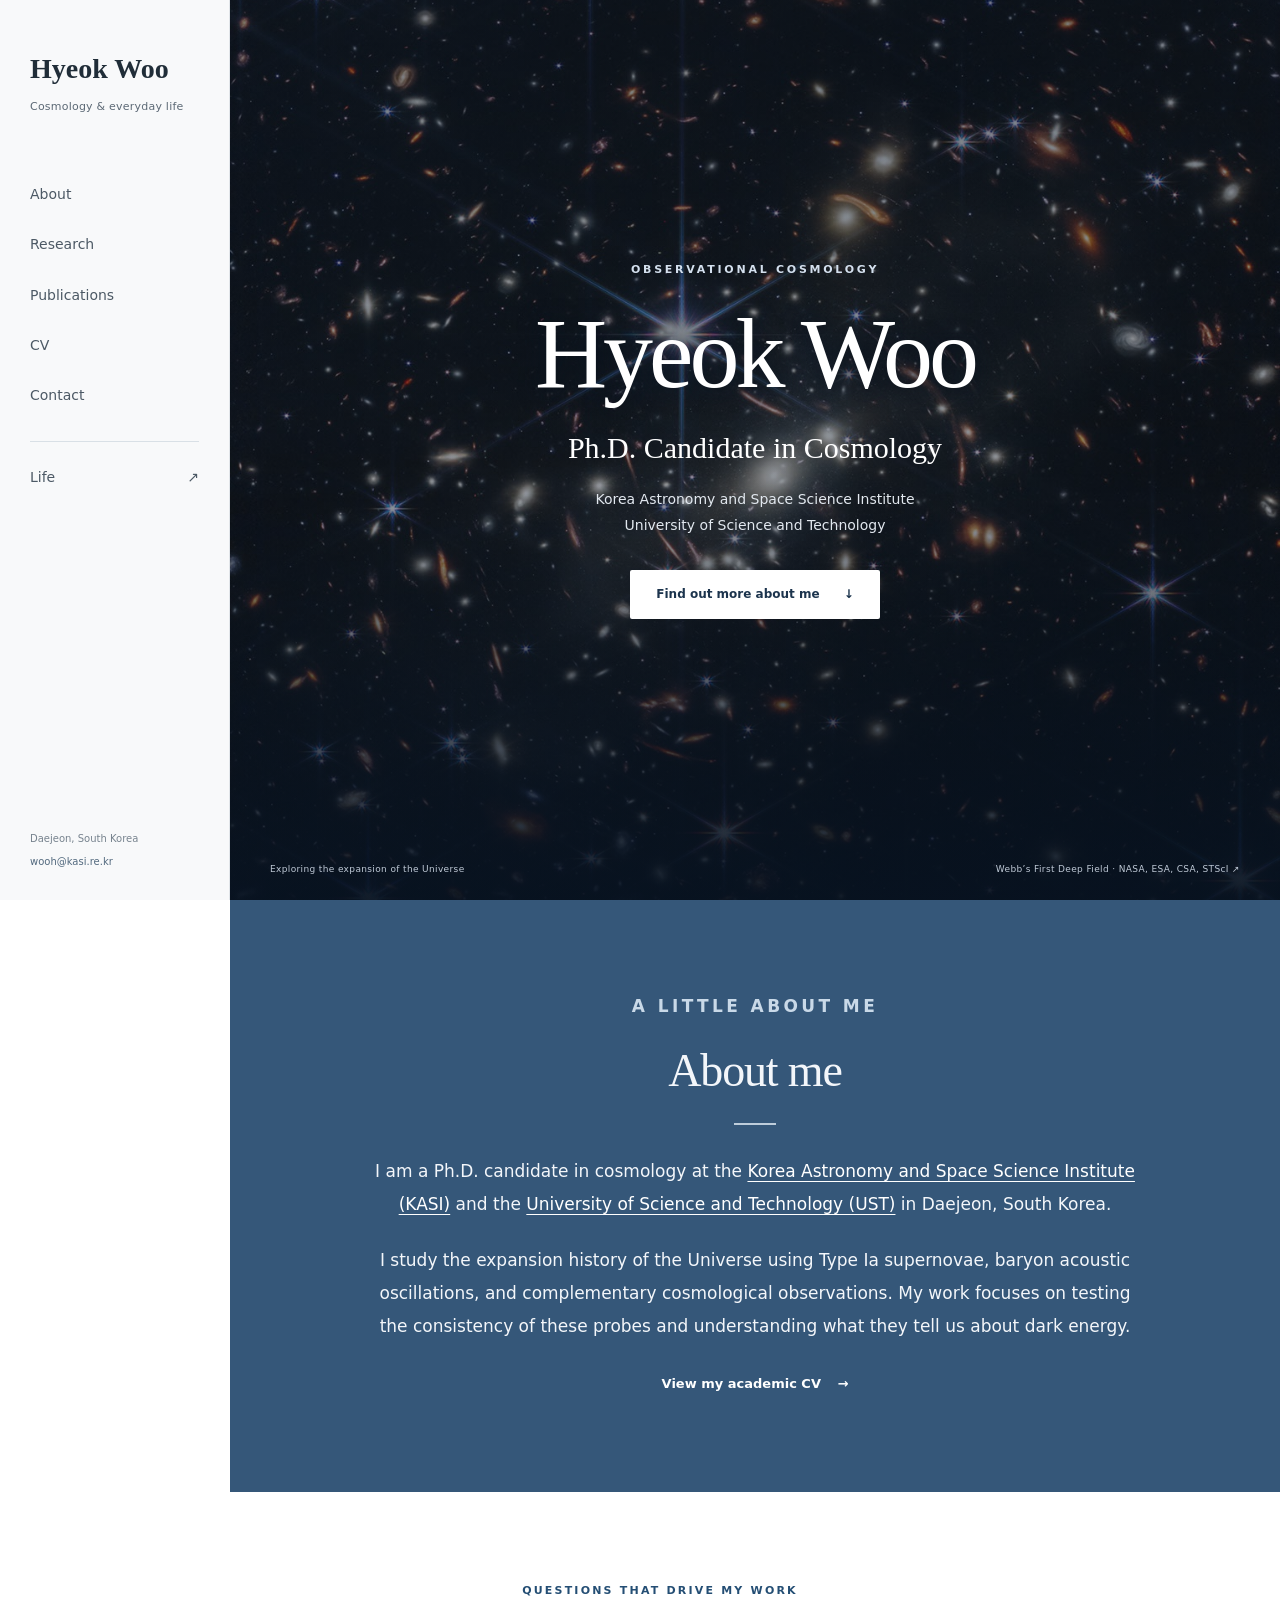
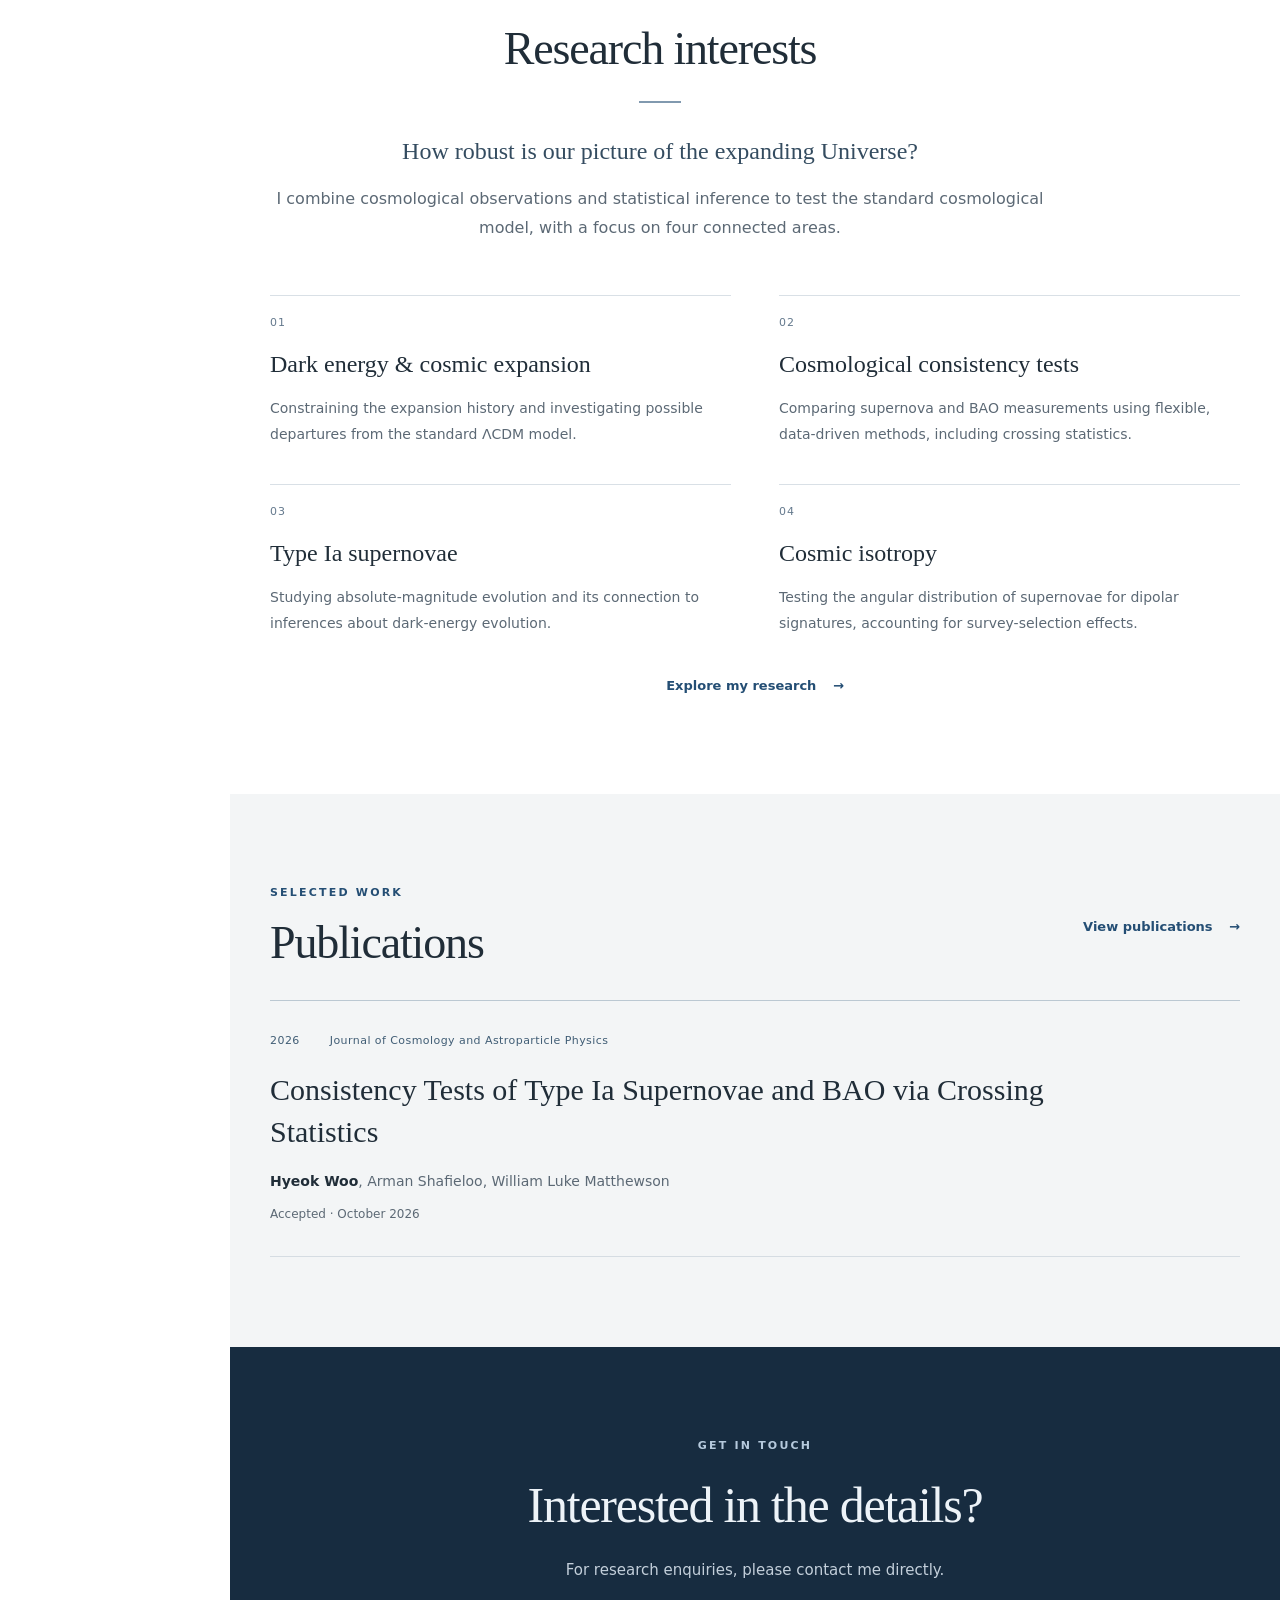
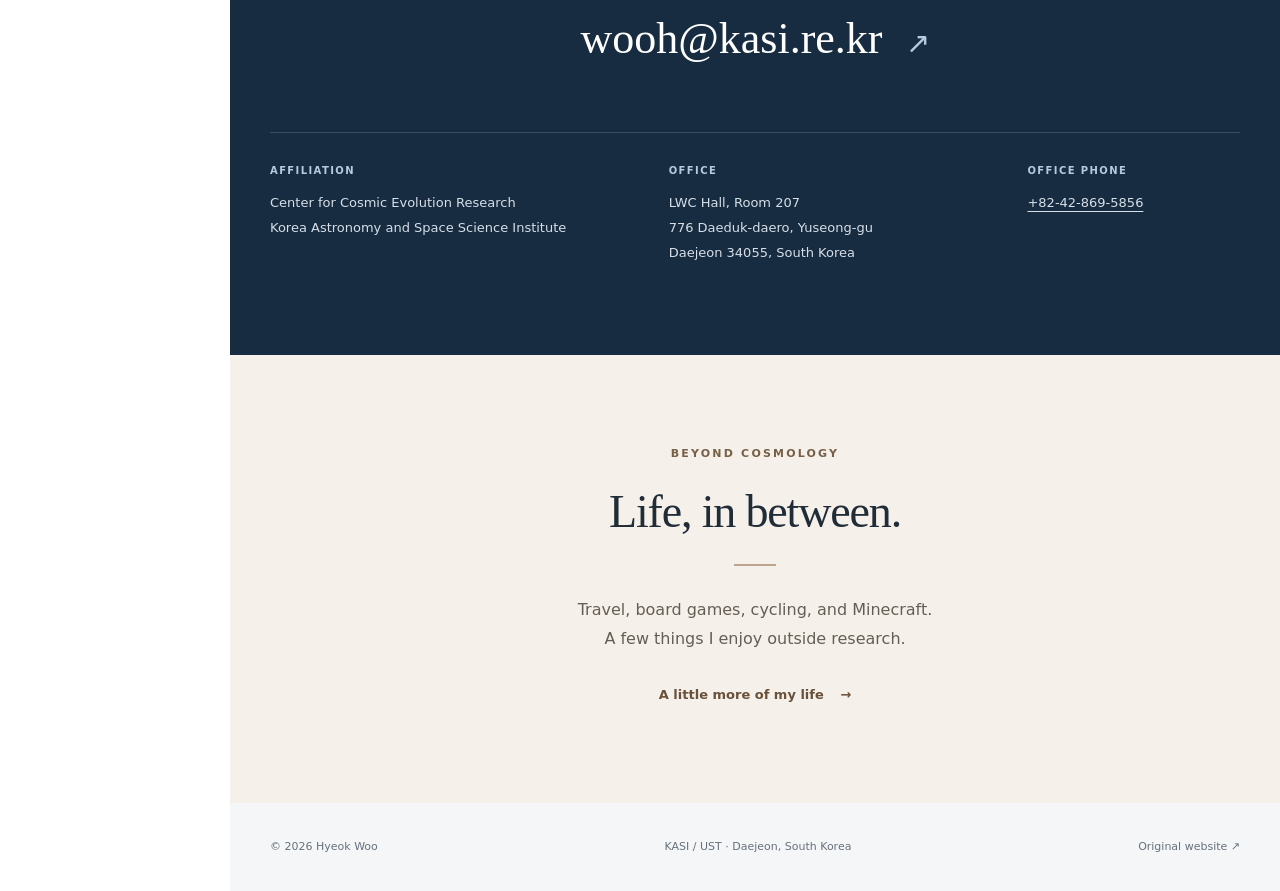
==== commit f702e965: "Add vertical sidebar navigation and a personal Life photo journal" ====
--- a/index.html
+++ b/index.html
@@ -12,7 +12,21 @@
   <script src="script.js" defer></script>
 </head>
 <body><a class="skip" href="#main">Skip to content</a>
-<header class="site-header"><div class="container nav"><a class="brand" href="index.html">Hyeok Woo<span> / Cosmology</span></a><nav aria-label="Main navigation"><a href="index.html#about">About</a><a href="index.html#research">Research</a><a href="publications.html">Publications</a><a href="cv.html">CV</a><a href="index.html#contact">Contact</a></nav></div></header>
+<header class="site-header">
+  <div class="nav">
+    <a class="brand" href="index.html">Hyeok Woo<span>Cosmology &amp; everyday life</span></a>
+    <button class="menu-toggle" type="button" aria-controls="main-navigation" aria-expanded="false">Menu <span aria-hidden="true">☰</span></button>
+    <nav id="main-navigation" aria-label="Main navigation">
+      <a href="index.html#about">About</a>
+      <a href="index.html#research">Research</a>
+      <a href="publications.html">Publications</a>
+      <a href="cv.html">CV</a>
+      <a href="index.html#contact">Contact</a>
+      <a class="life-link" href="life.html">Life <span aria-hidden="true">↗</span></a>
+    </nav>
+    <div class="sidebar-note"><span>Daejeon, South Korea</span><a href="mailto:wooh@kasi.re.kr">wooh@kasi.re.kr</a></div>
+  </div>
+</header>
 <main id="main">
 <section class="hero" aria-labelledby="hero-title">
   <div class="container hero-content">
@@ -43,6 +57,13 @@
 </section>
 <section class="band selected" id="publications" aria-labelledby="publications-title"><div class="container"><div class="section-heading"><div><p class="eyebrow">Selected work</p><h2 id="publications-title">Publications</h2></div><a class="text-link" href="publications.html">View publications <span aria-hidden="true">→</span></a></div><article class="publication"><div class="pub-meta">2026 <span>Journal of Cosmology and Astroparticle Physics</span></div><h3>Consistency Tests of Type Ia Supernovae and BAO via Crossing Statistics</h3><p class="authors"><strong>Hyeok Woo</strong>, Arman Shafieloo, William Luke Matthewson</p><p class="status">Accepted · October 2026</p></article></div></section>
 <section class="band contact" id="contact" aria-labelledby="contact-title"><div class="container"><div class="centered"><p class="eyebrow">Get in touch</p><h2 id="contact-title">Interested in the details?</h2><p>For research enquiries, please contact me directly.</p><a class="email" href="mailto:wooh@kasi.re.kr">wooh@kasi.re.kr <span aria-hidden="true">↗</span></a></div><div class="contact-details"><div><h3>Affiliation</h3><p>Center for Cosmic Evolution Research<br>Korea Astronomy and Space Science Institute</p></div><div><h3>Office</h3><p>LWC Hall, Room 207<br>776 Daeduk-daero, Yuseong-gu<br>Daejeon 34055, South Korea</p></div><div><h3>Office phone</h3><p><a href="tel:+82428695856">+82-42-869-5856</a></p></div></div></div></section>
+<section class="band life-preview" id="life" aria-labelledby="life-title">
+  <div class="container reading centered">
+    <p class="eyebrow">Beyond cosmology</p><h2 id="life-title">Life, in between.</h2><div class="rule"></div>
+    <p>Travel, board games, cycling, and Minecraft.<br>A few things I enjoy outside research.</p>
+    <a class="text-link" href="life.html">A little more of my life <span aria-hidden="true">→</span></a>
+  </div>
+</section>
 </main>
 <footer class="site-footer"><div class="container footer-inner"><span>© <span data-year>2026</span> Hyeok Woo</span><span>KASI / UST · Daejeon, South Korea</span><a href="https://sites.google.com/view/hyeok/home">Original website ↗</a></div></footer>
 </body>
--- a/style.css
+++ b/style.css
@@ -5,3 +5,59 @@
 @media(max-width:600px){html{scroll-padding-top:120px}.container{width:calc(100% - 40px)}.nav{flex-direction:column;gap:6px;padding:14px 0 8px;min-height:0}.brand{font-size:22px}.nav nav{width:100%;justify-content:center;gap:19px}.nav nav a{font-size:11px;padding:8px 0}.hero{min-height:565px}.hero-content{padding:65px 0 90px}.hero h1{font-size:66px}.hero-role{font-size:23px}.hero-affiliation{font-size:12px}.hero-bottom{flex-direction:column;align-items:center;gap:5px;bottom:18px;text-align:center}.hero-bottom a{text-align:center;font-size:8px;letter-spacing:0}.band{padding:62px 0}.about p{font-size:15px;line-height:1.95}.eyebrow{font-size:10px}.research-grid{gap:28px 20px;margin-top:36px}.research-grid h3{font-size:22px}.research-grid p{font-size:13px}.research-number{margin-bottom:14px}.section-heading{align-items:flex-start;flex-direction:column;gap:12px}.pub-meta{flex-direction:column;gap:4px}.publication h3{font-size:25px}.contact-details{grid-template-columns:1fr;gap:26px;margin-top:40px}.contact-details h3{margin-bottom:9px}.footer-inner{flex-direction:column;gap:8px;padding:24px 0;min-height:0}.page-head{padding-top:48px}.two-col{grid-template-columns:1fr;gap:15px}.section h2{font-size:28px}.detail{padding-bottom:35px}}
 @media(prefers-reduced-motion:reduce){html{scroll-behavior:auto}}
 @media print{.site-header,.site-footer,.skip,.hero-bottom,.button{display:none}body{color:black;background:white}.container{width:100%;max-width:none}.hero{min-height:0;background:white;color:black}.hero:before{display:none}.hero-content{padding:20px 0}.hero h1{font-size:48px;text-shadow:none}.hero .eyebrow,.hero-affiliation{color:black}.band,.section,.page-head{padding:24px 0}.about,.contact,.selected{color:black;background:white}.about a,.contact a,.contact p,.contact h3,.contact .eyebrow{color:black!important}.two-col{grid-template-columns:150px 1fr;gap:25px}.publication,.entry{break-inside:avoid}a{color:black}}
+
+/* Fixed vertical navigation and personal photo journal. */
+:root{--sidebar-width:230px}
+html{scroll-padding-top:28px}
+body{padding-left:var(--sidebar-width)}
+.site-header{position:fixed;inset:0 auto 0 0;width:var(--sidebar-width);height:100dvh;border:0;border-right:1px solid #e1e5e9;background:#f8f9fa;overflow-y:auto}
+.nav{width:100%;min-height:100%;padding:52px 30px 30px;display:flex;flex-direction:column;align-items:stretch;justify-content:flex-start;gap:0}
+.brand{font-size:28px;line-height:1.2;white-space:normal}
+.brand span{display:block;font:400 11px/1.7 var(--sans);letter-spacing:.02em;color:var(--muted);margin:12px 0 0}
+.nav nav{display:flex;flex-direction:column;align-items:stretch;gap:0;width:100%;margin-top:54px}
+.nav nav a{font-size:14px;padding:12px 0;text-decoration:none;border-bottom:1px solid transparent}
+.nav nav a:hover,.nav nav a[aria-current]{color:#1d466b;text-decoration:none;border-bottom-color:#c2d0dc}
+.nav nav .life-link{border-top:1px solid var(--line);margin-top:20px;padding-top:23px;display:flex;justify-content:space-between}
+.sidebar-note{margin-top:auto;padding-top:64px;display:flex;flex-direction:column;gap:6px;color:#77838e;font-size:10px;line-height:1.7}
+.sidebar-note a{color:#52697e;text-decoration:none}
+.menu-toggle{display:none}
+.hero{min-height:100svh}
+.hero-content{padding-top:100px;padding-bottom:120px}
+.hero h1{font-size:clamp(64px,8vw,100px)}
+.hero-bottom{font-size:9px}
+.research-grid{grid-template-columns:repeat(2,minmax(0,1fr));gap:36px 48px}
+.research-grid h3 br{display:none}
+.life-preview{background:#f5f0e9}
+.life-preview .eyebrow,.life-page .eyebrow{color:#766047}
+.life-preview .rule{background:#bba68d}
+.life-preview p{color:#655e55}
+.life-preview .text-link{color:#69513b}
+.life-page{max-width:1100px;padding-bottom:65px}
+.life-page .page-head{border-bottom-color:#ded8d0}
+.life-page .page-head h1{font-size:clamp(40px,5vw,64px)}
+.life-gallery{display:grid;grid-template-columns:repeat(2,minmax(0,1fr));gap:48px 32px;padding-top:48px}
+.life-card{margin:0;min-width:0}
+.photo-slot,.life-photo{display:block;width:100%;aspect-ratio:4/3;object-fit:cover}
+.photo-slot{position:relative;background:#efebe5;color:#998a78;border:1px solid #e4ddd4}
+.life-card:nth-child(2) .photo-slot{background:#e8ece7;border-color:#dce2da;color:#7c8a78}
+.life-card:nth-child(3) .photo-slot{background:#e6edf0;border-color:#dbe4e8;color:#7c909b}
+.life-card:nth-child(4) .photo-slot{background:#eeebe1;border-color:#e3dfd0;color:#9b9377}
+.photo-index{position:absolute;top:18px;left:20px;font-size:10px;letter-spacing:.12em;text-transform:uppercase}
+.photo-mark{position:absolute;top:50%;left:50%;transform:translate(-50%,-50%);font:300 38px var(--sans);opacity:.55}
+.photo-caption{position:absolute;bottom:18px;left:20px;font:italic 17px var(--serif);letter-spacing:.02em}
+.life-card figcaption{padding:20px 0 0}
+.life-card h2{font-size:28px;margin-bottom:8px}
+.life-card figcaption p{font-size:13px;color:var(--muted);margin:0}
+@media(min-width:1500px){.research-grid{grid-template-columns:repeat(4,minmax(0,1fr));gap:30px}}
+@media(max-width:1050px) and (min-width:761px){:root{--sidebar-width:200px}.nav{padding:40px 24px 25px}.brand{font-size:25px}.contact-details{grid-template-columns:1fr 1fr}.hero-bottom{flex-direction:column;align-items:center;text-align:center;gap:4px}.hero-bottom a{text-align:center}.container{width:calc(100% - 56px)}}
+@media(max-width:760px){
+  html{scroll-padding-top:95px}body{padding-left:0}.site-header{position:sticky;inset:auto;top:0;width:100%;height:auto;overflow:visible;border-right:0;border-bottom:1px solid var(--line)}
+  .nav{min-height:76px;padding:18px 24px;display:grid;grid-template-columns:1fr auto;align-items:center;gap:0 20px}.brand{font-size:23px}.brand span{display:none}
+  .menu-toggle{display:flex;align-items:center;gap:14px;font:500 12px var(--sans);color:#284761;background:transparent;border:1px solid #cbd5dd;border-radius:2px;padding:10px 14px;cursor:pointer}
+  .menu-toggle:focus-visible{outline:3px solid #be8a42;outline-offset:3px}.nav nav{grid-column:1/-1;margin-top:16px;flex-direction:column;align-items:stretch;gap:0}.nav nav a{font-size:14px;padding:10px 0}.nav nav .life-link{margin-top:10px;padding-top:15px}.sidebar-note{display:none}
+  .js .nav nav{display:none}.js .nav nav.is-open{display:flex}
+  .hero{min-height:600px;min-height:calc(100svh - 76px)}.hero-content{padding:70px 0 100px}.hero h1{font-size:clamp(52px,13vw,76px)}.hero-bottom{flex-direction:column;gap:4px;align-items:center;text-align:center}.hero-bottom a{text-align:center}
+  .life-gallery{gap:32px 20px}.life-page{padding-bottom:44px}.life-card h2{font-size:25px}.photo-index{left:14px;top:14px;letter-spacing:.05em;font-size:9px}.photo-caption{left:14px;bottom:14px;font-size:15px}
+}
+@media(max-width:480px){.life-gallery{grid-template-columns:1fr}.research-grid{grid-template-columns:1fr;gap:25px}.research-grid h3{font-size:25px}.research-grid p{font-size:14px}.nav{padding-inline:20px}.hero-bottom a{font-size:8px}.container{width:calc(100% - 40px)}}
+@media print{body{padding-left:0}.site-header{display:none}.hero{min-height:0}.hero-content{padding:20px 0}.life-gallery{grid-template-columns:1fr 1fr}.photo-slot{print-color-adjust:exact}.life-card{break-inside:avoid}}
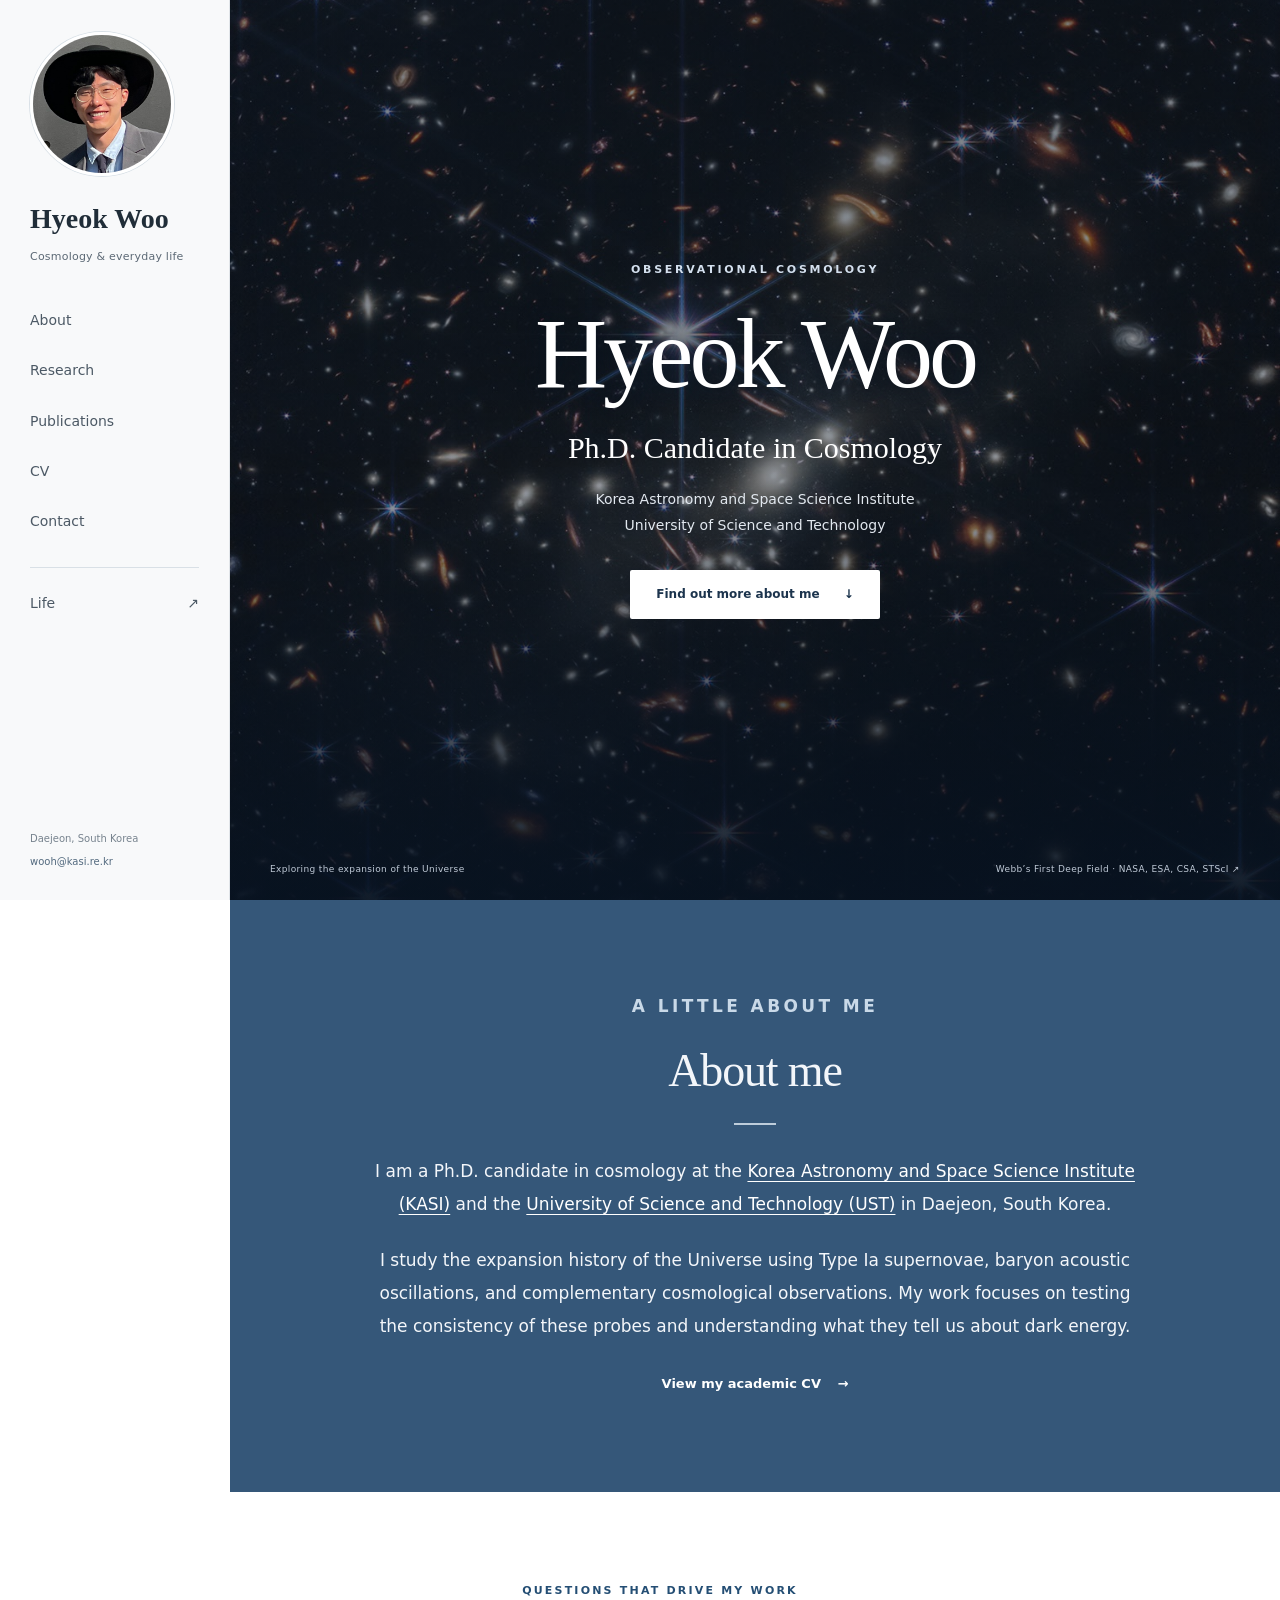
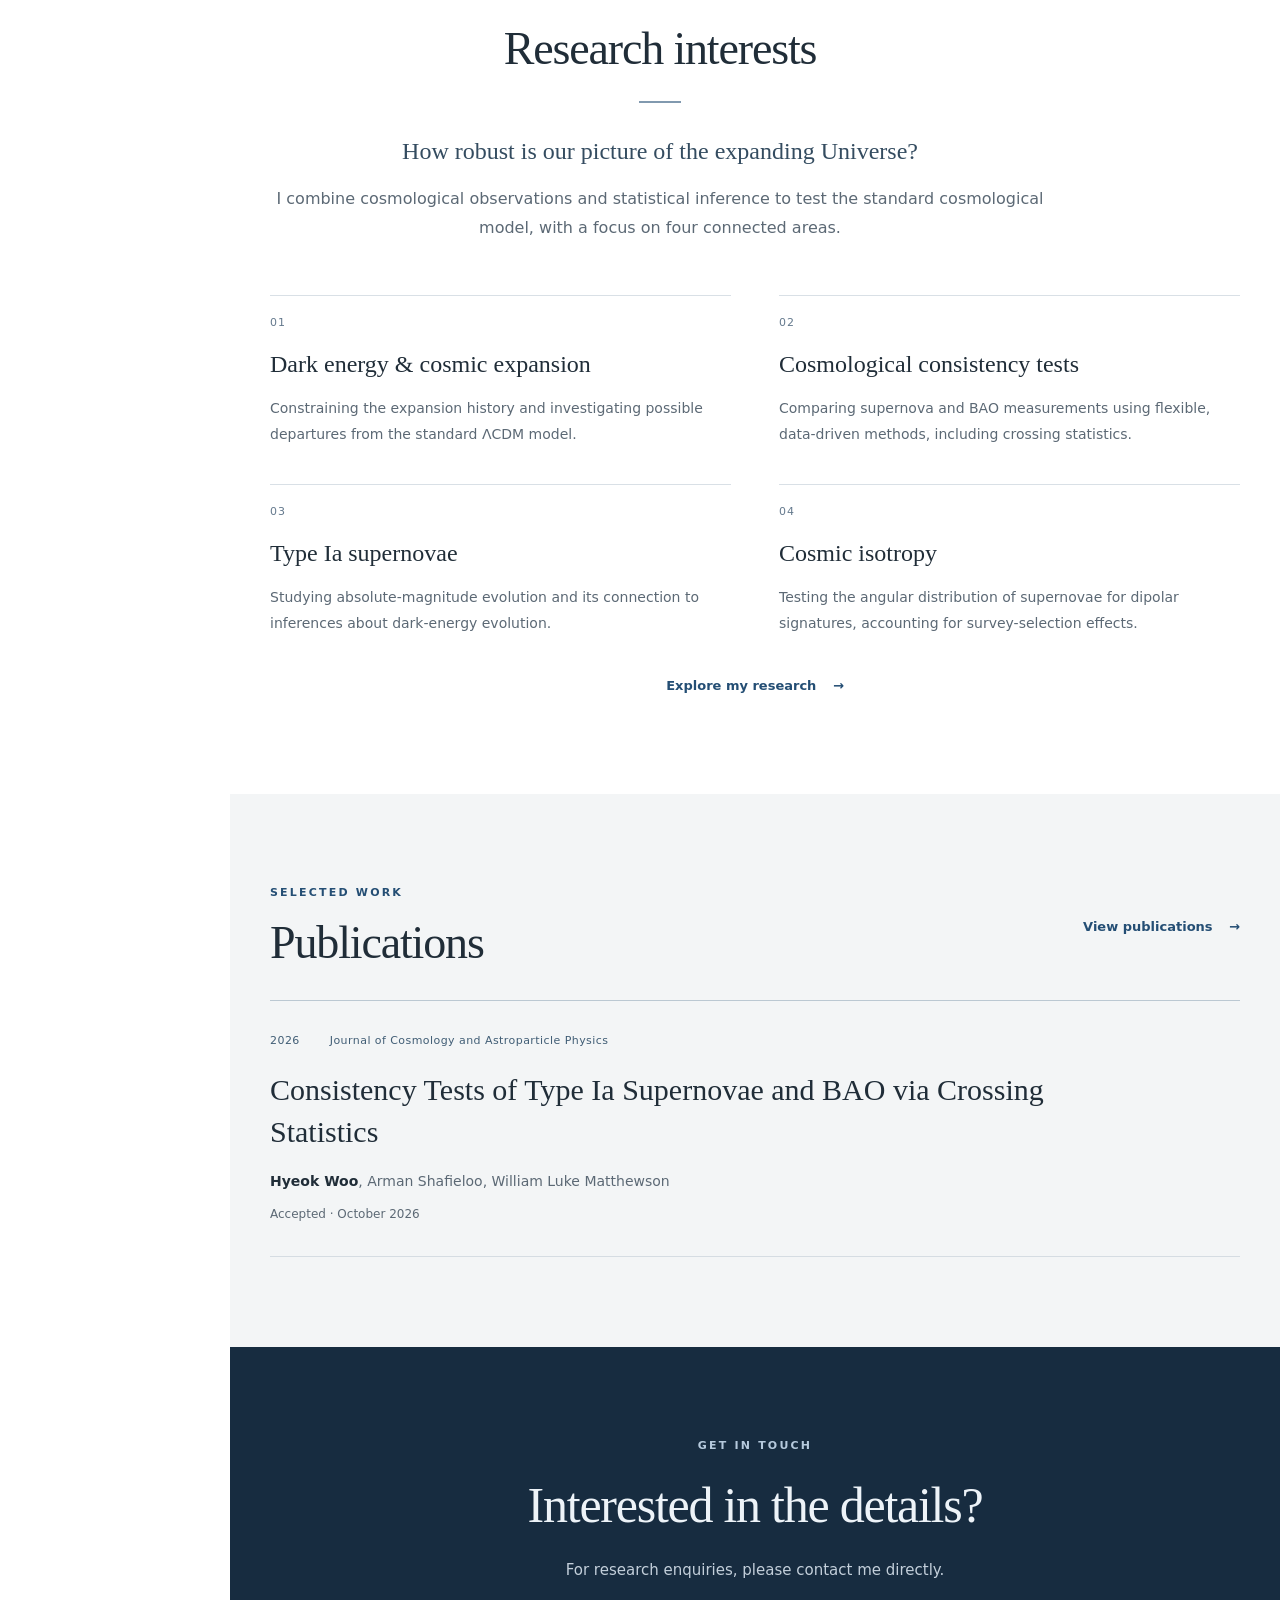
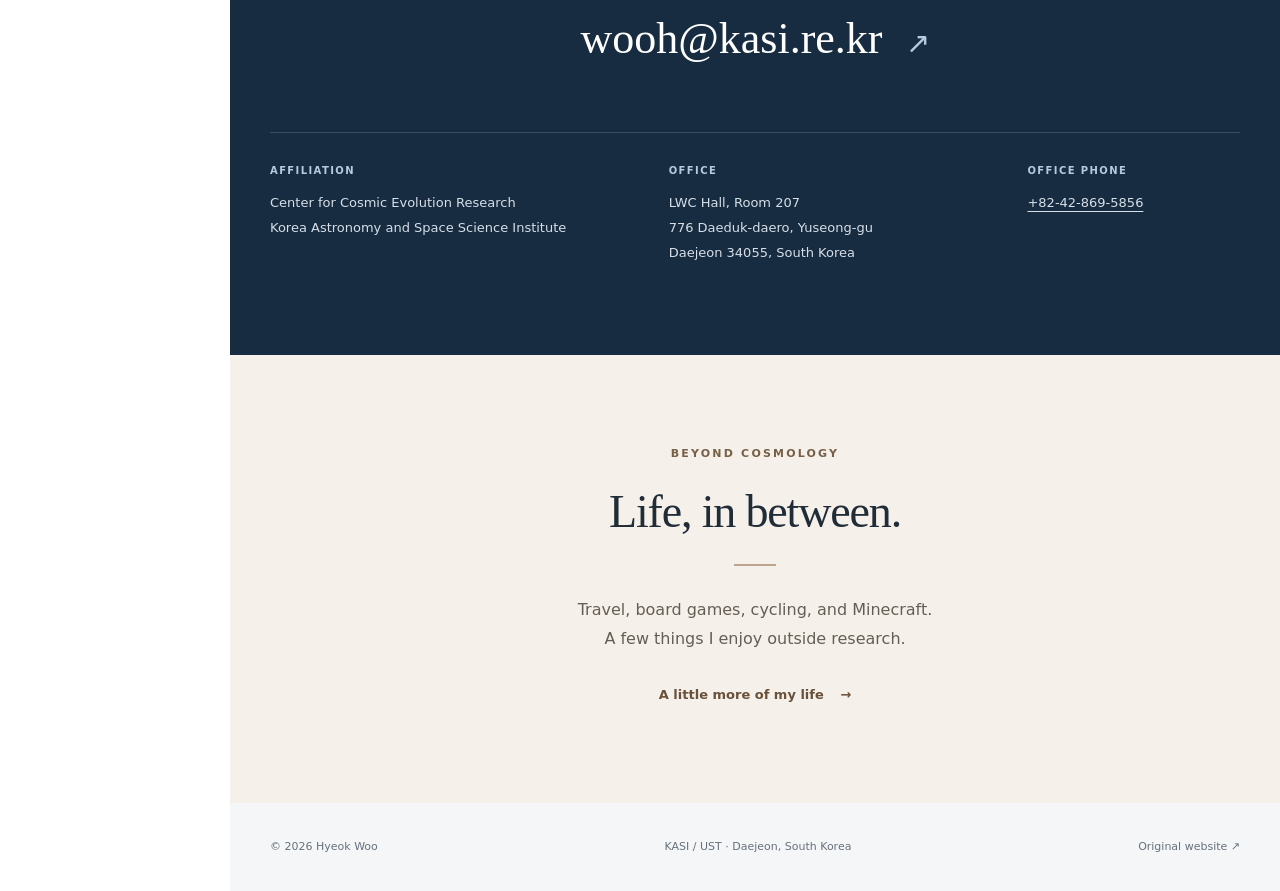
==== commit 99d5bdd7: "Add original cropped portrait in a circular sidebar frame and Woo orbit favicon" ====
--- a/index.html
+++ b/index.html
@@ -6,14 +6,17 @@
   <meta name="description" content="Hyeok Woo, Ph.D. candidate in observational cosmology at KASI and UST. Research on dark energy, supernovae, BAO, and cosmic isotropy.">
   <meta name="theme-color" content="#142c42">
   <title>Home · Hyeok Woo</title>
-  <link rel="icon" href="assets/favicon.svg" type="image/svg+xml">
-  <link rel="stylesheet" href="style.css">
+  <link rel="icon" href="assets/favicon.svg?v=20261104-3" type="image/svg+xml">
+  <link rel="icon" href="assets/favicon.ico?v=20261104-3" sizes="16x16 32x32 48x48">
+  <link rel="apple-touch-icon" href="assets/apple-touch-icon.png?v=20261104-3">
+  <link rel="stylesheet" href="style.css?v=20261104-3">
   <link rel="preload" as="image" href="assets/deep-field.jpg">
-  <script src="script.js" defer></script>
+  <script src="script.js?v=20261104-3" defer></script>
 </head>
 <body><a class="skip" href="#main">Skip to content</a>
 <header class="site-header">
   <div class="nav">
+    <a class="portrait-link" href="index.html" aria-label="Hyeok Woo — home"><img class="sidebar-portrait" src="assets/portrait.jpg?v=20261104-3" alt="Hyeok Woo" width="144" height="144"></a>
     <a class="brand" href="index.html">Hyeok Woo<span>Cosmology &amp; everyday life</span></a>
     <button class="menu-toggle" type="button" aria-controls="main-navigation" aria-expanded="false">Menu <span aria-hidden="true">☰</span></button>
     <nav id="main-navigation" aria-label="Main navigation">
--- a/style.css
+++ b/style.css
@@ -61,3 +61,11 @@
 }
 @media(max-width:480px){.life-gallery{grid-template-columns:1fr}.research-grid{grid-template-columns:1fr;gap:25px}.research-grid h3{font-size:25px}.research-grid p{font-size:14px}.nav{padding-inline:20px}.hero-bottom a{font-size:8px}.container{width:calc(100% - 40px)}}
 @media print{body{padding-left:0}.site-header{display:none}.hero{min-height:0}.hero-content{padding:20px 0}.life-gallery{grid-template-columns:1fr 1fr}.photo-slot{print-color-adjust:exact}.life-card{break-inside:avoid}}
+
+/* Original photograph, tightly cropped; round frame only, with no image filters. */
+.portrait-link{display:block;width:144px;height:144px;margin-bottom:26px;border-radius:50%;flex-shrink:0}
+.sidebar-portrait{display:block;width:100%;height:100%;border-radius:50%;object-fit:cover;border:3px solid #fff;box-shadow:0 0 0 1px #d8e0e6}
+.nav{padding-top:32px}.nav nav{margin-top:30px}
+@media(max-width:1050px) and (min-width:761px){.portrait-link{width:136px;height:136px}}
+@media(max-width:760px){.nav{grid-template-columns:44px 1fr auto;gap:0 12px;padding-top:14px;padding-bottom:14px}.portrait-link{width:44px;height:44px;margin:0}.sidebar-portrait{border-width:2px}.nav nav{grid-column:1/-1;margin-top:16px}.brand{font-size:22px}.menu-toggle{padding:9px 12px}}
+@media print{.portrait-link{display:none}}
